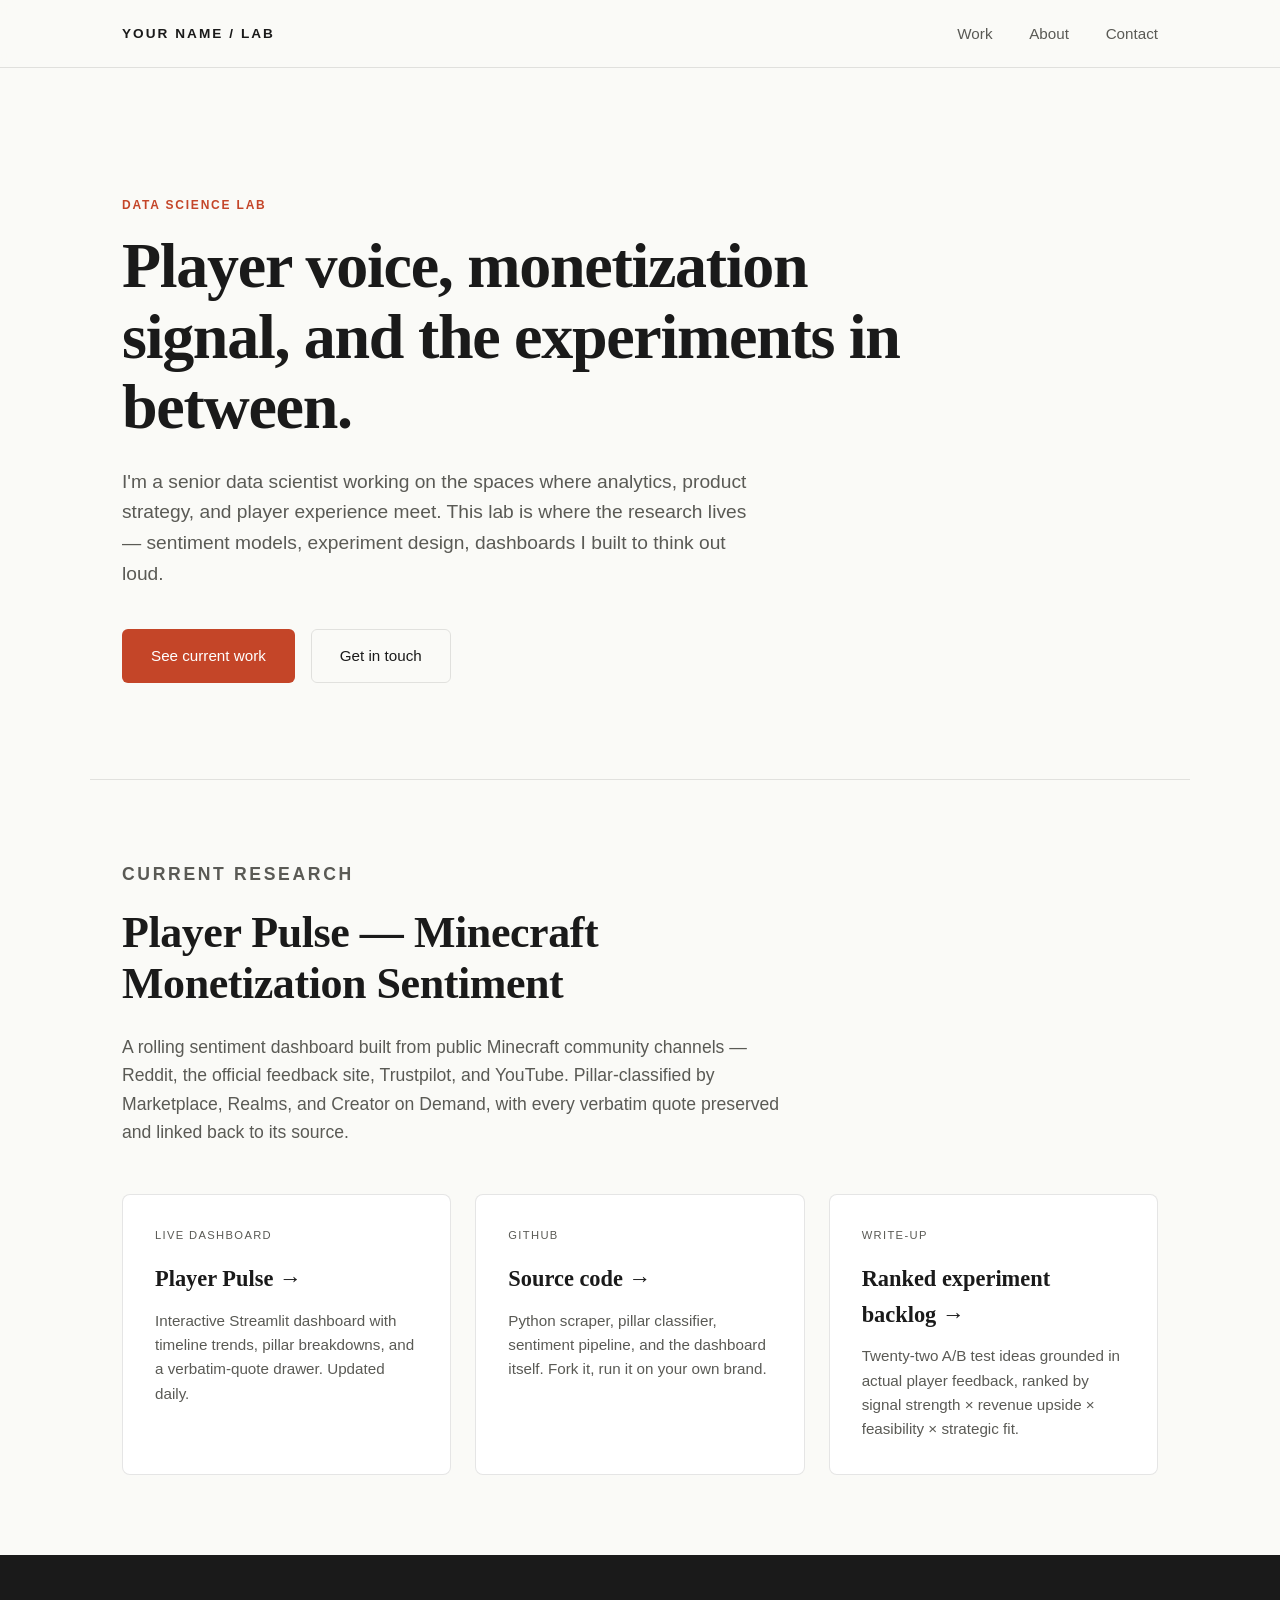
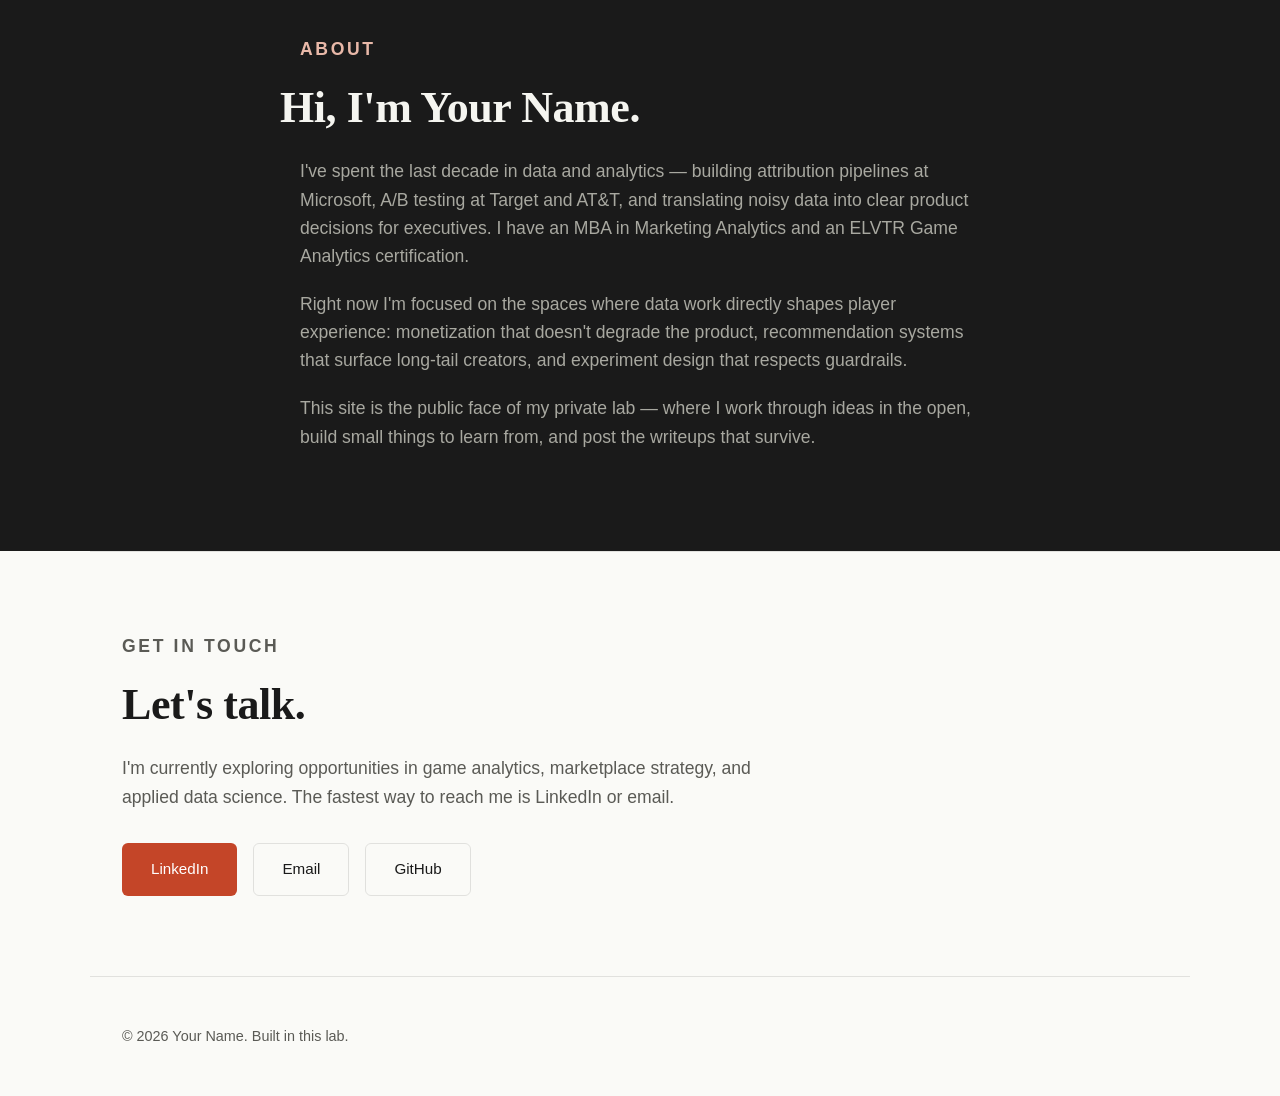
==== landing-page/index.html @ 71dd7bda "Initial commit: Minecraft Player Pulse sentiment dashboard" ====
<!DOCTYPE html>
<html lang="en">
<head>
    <meta charset="UTF-8">
    <meta name="viewport" content="width=device-width, initial-scale=1.0">
    <title>Your Name — Data Science Lab</title>
    <meta name="description" content="Data science research and rapid prototyping — game monetization, player experience, and applied analytics.">
    <meta property="og:title" content="Your Name — Data Science Lab">
    <meta property="og:description" content="Data science research and rapid prototyping — game monetization, player experience, and applied analytics.">
    <meta property="og:type" content="website">
    <link rel="stylesheet" href="style.css">
</head>
<body>
    <header>
        <nav>
            <div class="brand">YOUR NAME / LAB</div>
            <div class="nav-links">
                <a href="#work">Work</a>
                <a href="#about">About</a>
                <a href="#contact">Contact</a>
            </div>
        </nav>
    </header>

    <main>
        <section class="hero">
            <p class="eyebrow">Data Science Lab</p>
            <h1>Player voice, monetization signal, and the experiments in between.</h1>
            <p class="lede">
                I'm a senior data scientist working on the spaces where analytics, product strategy,
                and player experience meet. This lab is where the research lives — sentiment models,
                experiment design, dashboards I built to think out loud.
            </p>
            <div class="hero-cta">
                <a class="btn btn-primary" href="#work">See current work</a>
                <a class="btn btn-secondary" href="#contact">Get in touch</a>
            </div>
        </section>

        <section id="work" class="section">
            <p class="eyebrow">Current research</p>
            <h2>Player Pulse — Minecraft Monetization Sentiment</h2>
            <p>
                A rolling sentiment dashboard built from public Minecraft community channels —
                Reddit, the official feedback site, Trustpilot, and YouTube. Pillar-classified by
                Marketplace, Realms, and Creator on Demand, with every verbatim quote preserved
                and linked back to its source.
            </p>
            <div class="card-grid">
                <a class="card" href="#" target="_blank">
                    <div class="card-tag">Live dashboard</div>
                    <h3>Player Pulse →</h3>
                    <p>
                        Interactive Streamlit dashboard with timeline trends, pillar breakdowns,
                        and a verbatim-quote drawer. Updated daily.
                    </p>
                </a>
                <a class="card" href="#" target="_blank">
                    <div class="card-tag">GitHub</div>
                    <h3>Source code →</h3>
                    <p>
                        Python scraper, pillar classifier, sentiment pipeline, and the dashboard
                        itself. Fork it, run it on your own brand.
                    </p>
                </a>
                <a class="card" href="#" target="_blank">
                    <div class="card-tag">Write-up</div>
                    <h3>Ranked experiment backlog →</h3>
                    <p>
                        Twenty-two A/B test ideas grounded in actual player feedback, ranked by
                        signal strength × revenue upside × feasibility × strategic fit.
                    </p>
                </a>
            </div>
        </section>

        <section id="about" class="section section-dark">
            <p class="eyebrow">About</p>
            <h2>Hi, I'm Your Name.</h2>
            <p>
                I've spent the last decade in data and analytics — building attribution pipelines
                at Microsoft, A/B testing at Target and AT&T, and translating noisy data into
                clear product decisions for executives. I have an MBA in Marketing Analytics and
                an ELVTR Game Analytics certification.
            </p>
            <p>
                Right now I'm focused on the spaces where data work directly shapes player
                experience: monetization that doesn't degrade the product, recommendation systems
                that surface long-tail creators, and experiment design that respects guardrails.
            </p>
            <p>
                This site is the public face of my private lab — where I work through ideas in
                the open, build small things to learn from, and post the writeups that survive.
            </p>
        </section>

        <section id="contact" class="section">
            <p class="eyebrow">Get in touch</p>
            <h2>Let's talk.</h2>
            <p>
                I'm currently exploring opportunities in game analytics, marketplace strategy,
                and applied data science. The fastest way to reach me is LinkedIn or email.
            </p>
            <div class="contact-links">
                <a class="btn btn-primary" href="https://linkedin.com/in/yourhandle" target="_blank">LinkedIn</a>
                <a class="btn btn-secondary" href="mailto:you@yourdomain.com">Email</a>
                <a class="btn btn-secondary" href="https://github.com/yourhandle" target="_blank">GitHub</a>
            </div>
        </section>
    </main>

    <footer>
        <p>&copy; 2026 Your Name. Built in this lab.</p>
    </footer>
</body>
</html>
---- landing-page/style.css ----
/* ============================================
   Base — typography and color system
   ============================================ */

:root {
    --bg: #fafaf7;
    --bg-dark: #1a1a1a;
    --text: #1a1a1a;
    --text-muted: #5a5a55;
    --text-light: #f5f5f0;
    --text-light-muted: #a8a8a0;
    --accent: #c44528;
    --accent-soft: #e8b8a8;
    --border: rgba(0, 0, 0, 0.1);
    --border-dark: rgba(255, 255, 255, 0.1);
    --max-width: 1100px;
    --serif: 'Iowan Old Style', 'Palatino Linotype', Palatino, Georgia, serif;
    --sans: -apple-system, BlinkMacSystemFont, 'Segoe UI', 'Helvetica Neue', Arial, sans-serif;
}

* {
    box-sizing: border-box;
    margin: 0;
    padding: 0;
}

html {
    scroll-behavior: smooth;
}

body {
    font-family: var(--sans);
    background: var(--bg);
    color: var(--text);
    line-height: 1.6;
    font-size: 17px;
    -webkit-font-smoothing: antialiased;
    -moz-osx-font-smoothing: grayscale;
}

/* ============================================
   Header / nav
   ============================================ */

header {
    border-bottom: 1px solid var(--border);
    background: var(--bg);
    position: sticky;
    top: 0;
    z-index: 10;
    backdrop-filter: blur(8px);
    background: rgba(250, 250, 247, 0.9);
}

nav {
    max-width: var(--max-width);
    margin: 0 auto;
    padding: 1.25rem 2rem;
    display: flex;
    justify-content: space-between;
    align-items: center;
}

.brand {
    font-family: var(--sans);
    font-weight: 600;
    font-size: 0.85rem;
    letter-spacing: 0.15em;
}

.nav-links a {
    margin-left: 2rem;
    color: var(--text-muted);
    text-decoration: none;
    font-size: 0.95rem;
    transition: color 0.2s;
}

.nav-links a:hover {
    color: var(--accent);
}

/* ============================================
   Hero
   ============================================ */

.hero {
    max-width: var(--max-width);
    margin: 0 auto;
    padding: 8rem 2rem 6rem;
}

.hero h1 {
    font-family: var(--serif);
    font-size: clamp(2.5rem, 5vw, 4rem);
    line-height: 1.1;
    letter-spacing: -0.02em;
    margin-bottom: 1.5rem;
    max-width: 800px;
}

.hero .lede {
    font-size: 1.2rem;
    color: var(--text-muted);
    max-width: 640px;
    margin-bottom: 2.5rem;
}

.hero-cta {
    display: flex;
    gap: 1rem;
    flex-wrap: wrap;
}

/* ============================================
   Eyebrow label
   ============================================ */

.eyebrow {
    font-size: 0.75rem;
    text-transform: uppercase;
    letter-spacing: 0.15em;
    color: var(--accent);
    font-weight: 600;
    margin-bottom: 1rem;
}

/* ============================================
   Buttons
   ============================================ */

.btn {
    display: inline-block;
    padding: 0.85rem 1.75rem;
    border-radius: 6px;
    text-decoration: none;
    font-weight: 500;
    font-size: 0.95rem;
    transition: transform 0.15s, box-shadow 0.15s;
    border: 1px solid transparent;
}

.btn-primary {
    background: var(--accent);
    color: white;
}

.btn-primary:hover {
    transform: translateY(-1px);
    box-shadow: 0 4px 12px rgba(196, 69, 40, 0.25);
}

.btn-secondary {
    background: transparent;
    color: var(--text);
    border-color: var(--border);
}

.btn-secondary:hover {
    border-color: var(--text);
    transform: translateY(-1px);
}

/* ============================================
   Section blocks
   ============================================ */

.section {
    max-width: var(--max-width);
    margin: 0 auto;
    padding: 5rem 2rem;
    border-top: 1px solid var(--border);
}

.section h2 {
    font-family: var(--serif);
    font-size: clamp(2rem, 3.5vw, 2.75rem);
    line-height: 1.15;
    letter-spacing: -0.01em;
    margin-bottom: 1.5rem;
    max-width: 720px;
}

.section p {
    color: var(--text-muted);
    font-size: 1.1rem;
    max-width: 680px;
    margin-bottom: 1.25rem;
}

.section-dark {
    background: var(--bg-dark);
    color: var(--text-light);
    max-width: none;
    border-top: none;
    padding: 5rem 2rem;
}

.section-dark .section-inner,
.section-dark > * {
    max-width: var(--max-width);
    margin-left: auto;
    margin-right: auto;
}

.section-dark p {
    color: var(--text-light-muted);
}

.section-dark .eyebrow {
    color: var(--accent-soft);
}

/* ============================================
   Card grid
   ============================================ */

.card-grid {
    display: grid;
    grid-template-columns: repeat(auto-fit, minmax(280px, 1fr));
    gap: 1.5rem;
    margin-top: 3rem;
}

.card {
    display: block;
    padding: 2rem;
    background: white;
    border: 1px solid var(--border);
    border-radius: 8px;
    text-decoration: none;
    color: var(--text);
    transition: transform 0.2s, box-shadow 0.2s, border-color 0.2s;
}

.card:hover {
    transform: translateY(-3px);
    box-shadow: 0 12px 28px rgba(0, 0, 0, 0.08);
    border-color: var(--accent);
}

.card-tag {
    font-size: 0.7rem;
    text-transform: uppercase;
    letter-spacing: 0.12em;
    color: var(--text-muted);
    margin-bottom: 1rem;
}

.card h3 {
    font-family: var(--serif);
    font-size: 1.4rem;
    margin-bottom: 0.75rem;
    color: var(--text);
}

.card p {
    font-size: 0.95rem;
    color: var(--text-muted);
    margin: 0;
}

/* ============================================
   Contact
   ============================================ */

.contact-links {
    display: flex;
    gap: 1rem;
    flex-wrap: wrap;
    margin-top: 2rem;
}

/* ============================================
   Footer
   ============================================ */

footer {
    max-width: var(--max-width);
    margin: 0 auto;
    padding: 3rem 2rem;
    border-top: 1px solid var(--border);
    color: var(--text-muted);
    font-size: 0.9rem;
}

/* ============================================
   Responsive
   ============================================ */

@media (max-width: 640px) {
    .nav-links a {
        margin-left: 1rem;
        font-size: 0.85rem;
    }
    .hero {
        padding: 4rem 1.5rem 3rem;
    }
    .section {
        padding: 3rem 1.5rem;
    }
}
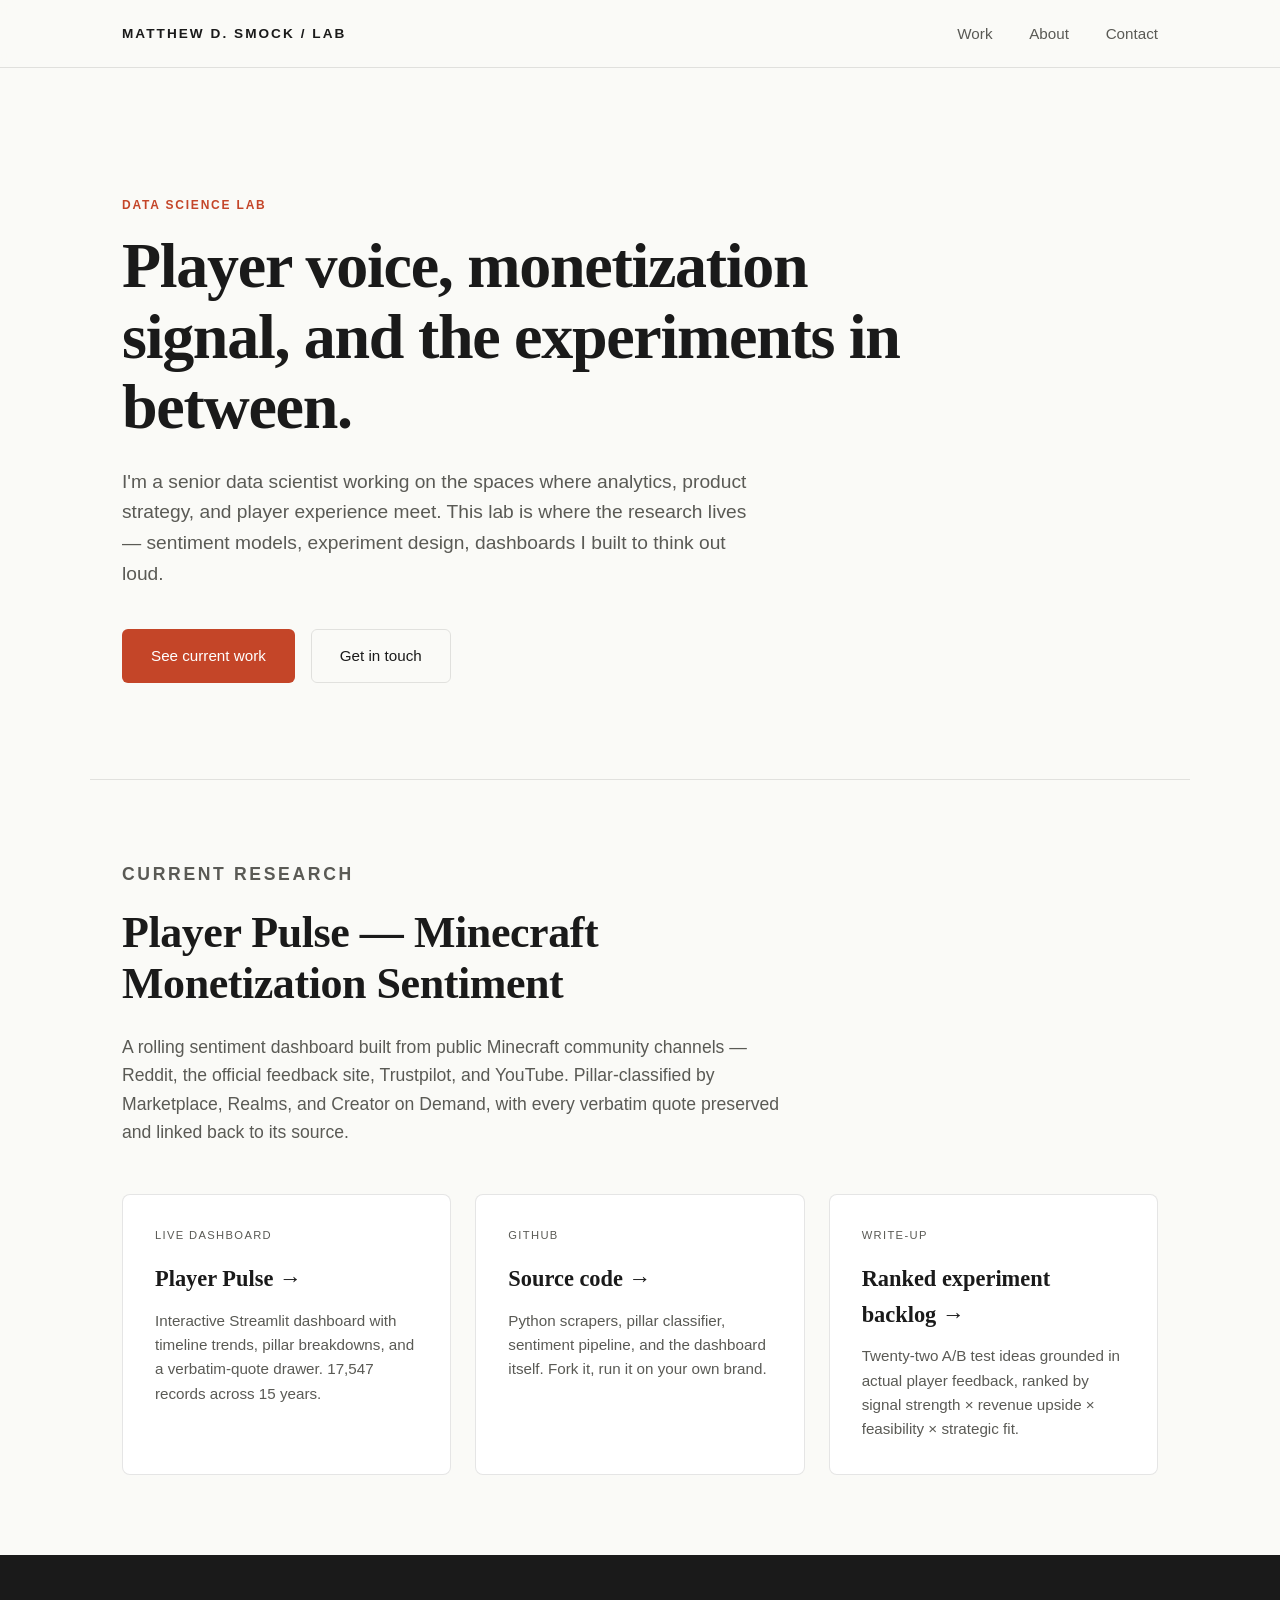
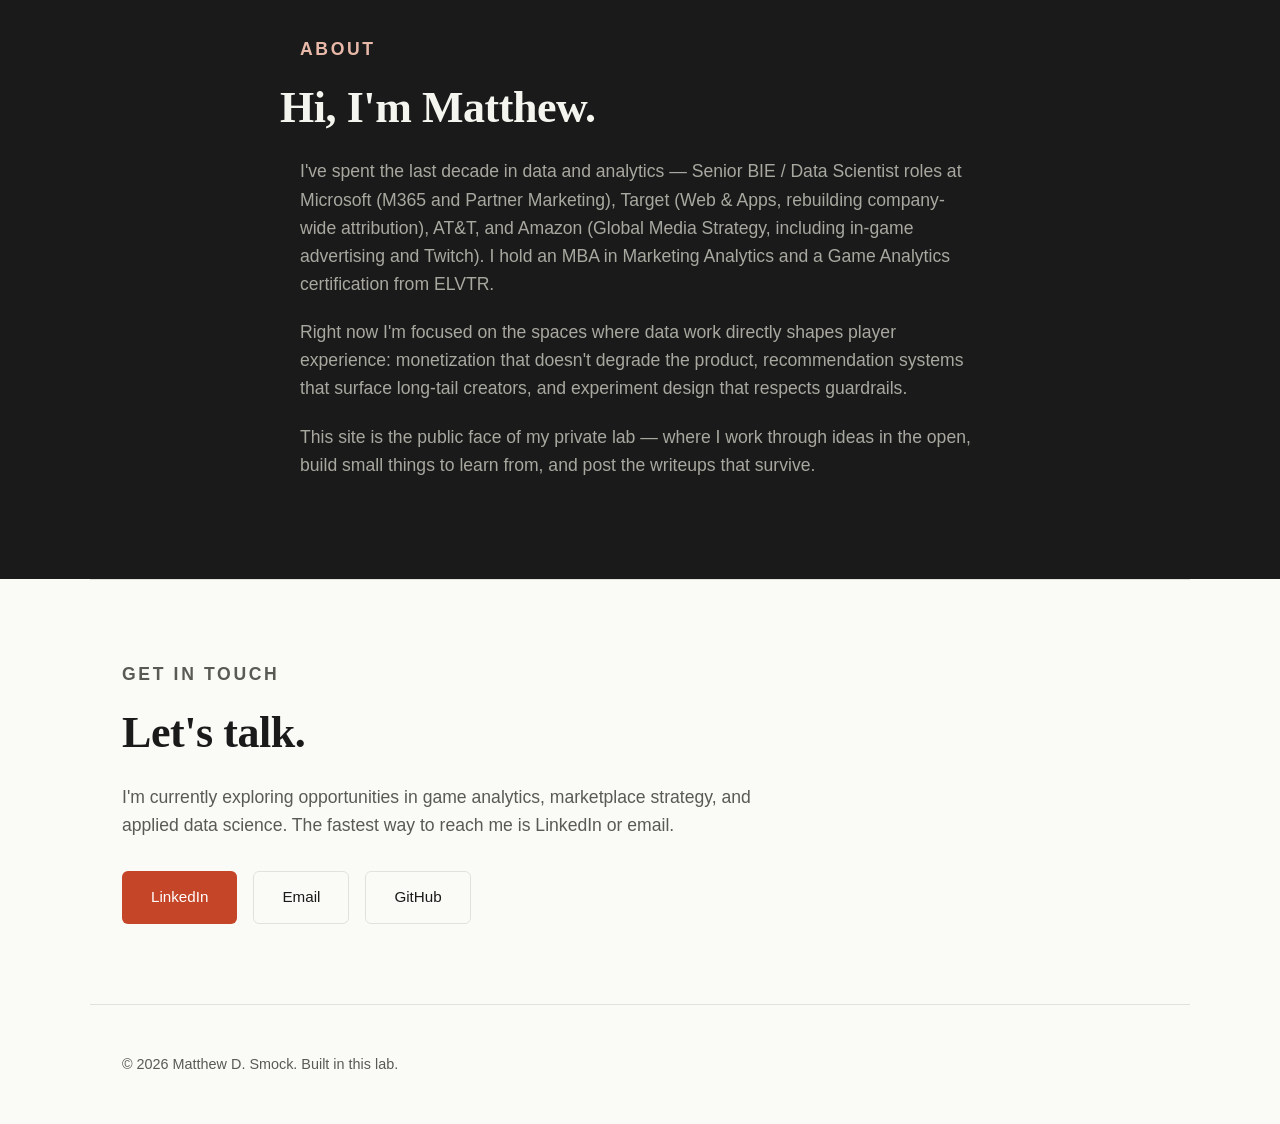
==== commit 0d0c9a24: "Personalize landing page: Matthew D. Smock, real bio, working links" ====
--- a/landing-page/index.html
+++ b/landing-page/index.html
@@ -3,17 +3,17 @@
 <head>
     <meta charset="UTF-8">
     <meta name="viewport" content="width=device-width, initial-scale=1.0">
-    <title>Your Name — Data Science Lab</title>
-    <meta name="description" content="Data science research and rapid prototyping — game monetization, player experience, and applied analytics.">
-    <meta property="og:title" content="Your Name — Data Science Lab">
-    <meta property="og:description" content="Data science research and rapid prototyping — game monetization, player experience, and applied analytics.">
+    <title>Matthew D. Smock — Data Science Lab</title>
+    <meta name="description" content="Senior data scientist working on game monetization, player experience, and applied analytics. Public lab for sentiment models, experiment design, and the writeups that survive.">
+    <meta property="og:title" content="Matthew D. Smock — Data Science Lab">
+    <meta property="og:description" content="Senior data scientist working on game monetization, player experience, and applied analytics.">
     <meta property="og:type" content="website">
     <link rel="stylesheet" href="style.css">
 </head>
 <body>
     <header>
         <nav>
-            <div class="brand">YOUR NAME / LAB</div>
+            <div class="brand">MATTHEW D. SMOCK / LAB</div>
             <div class="nav-links">
                 <a href="#work">Work</a>
                 <a href="#about">About</a>
@@ -47,23 +47,23 @@
                 and linked back to its source.
             </p>
             <div class="card-grid">
-                <a class="card" href="#" target="_blank">
+                <a class="card" href="https://minecraft-player-pulse.streamlit.app" target="_blank">
                     <div class="card-tag">Live dashboard</div>
                     <h3>Player Pulse →</h3>
                     <p>
                         Interactive Streamlit dashboard with timeline trends, pillar breakdowns,
-                        and a verbatim-quote drawer. Updated daily.
+                        and a verbatim-quote drawer. 17,547 records across 15 years.
                     </p>
                 </a>
-                <a class="card" href="#" target="_blank">
+                <a class="card" href="https://github.com/MatthewDSmock/minecraft-player-pulse" target="_blank">
                     <div class="card-tag">GitHub</div>
                     <h3>Source code →</h3>
                     <p>
-                        Python scraper, pillar classifier, sentiment pipeline, and the dashboard
+                        Python scrapers, pillar classifier, sentiment pipeline, and the dashboard
                         itself. Fork it, run it on your own brand.
                     </p>
                 </a>
-                <a class="card" href="#" target="_blank">
+                <a class="card" href="https://github.com/MatthewDSmock/minecraft-player-pulse" target="_blank">
                     <div class="card-tag">Write-up</div>
                     <h3>Ranked experiment backlog →</h3>
                     <p>
@@ -76,12 +76,13 @@
 
         <section id="about" class="section section-dark">
             <p class="eyebrow">About</p>
-            <h2>Hi, I'm Your Name.</h2>
+            <h2>Hi, I'm Matthew.</h2>
             <p>
-                I've spent the last decade in data and analytics — building attribution pipelines
-                at Microsoft, A/B testing at Target and AT&T, and translating noisy data into
-                clear product decisions for executives. I have an MBA in Marketing Analytics and
-                an ELVTR Game Analytics certification.
+                I've spent the last decade in data and analytics — Senior BIE / Data Scientist
+                roles at Microsoft (M365 and Partner Marketing), Target (Web &amp; Apps,
+                rebuilding company-wide attribution), AT&amp;T, and Amazon (Global Media
+                Strategy, including in-game advertising and Twitch). I hold an MBA in Marketing
+                Analytics and a Game Analytics certification from ELVTR.
             </p>
             <p>
                 Right now I'm focused on the spaces where data work directly shapes player
@@ -102,15 +103,15 @@
                 and applied data science. The fastest way to reach me is LinkedIn or email.
             </p>
             <div class="contact-links">
-                <a class="btn btn-primary" href="https://linkedin.com/in/yourhandle" target="_blank">LinkedIn</a>
-                <a class="btn btn-secondary" href="mailto:you@yourdomain.com">Email</a>
-                <a class="btn btn-secondary" href="https://github.com/yourhandle" target="_blank">GitHub</a>
+                <a class="btn btn-primary" href="https://www.linkedin.com/in/matthewdsmock/" target="_blank">LinkedIn</a>
+                <a class="btn btn-secondary" href="mailto:matthewdsmock@gmail.com">Email</a>
+                <a class="btn btn-secondary" href="https://github.com/MatthewDSmock" target="_blank">GitHub</a>
             </div>
         </section>
     </main>
 
     <footer>
-        <p>&copy; 2026 Your Name. Built in this lab.</p>
+        <p>&copy; 2026 Matthew D. Smock. Built in this lab.</p>
     </footer>
 </body>
 </html>
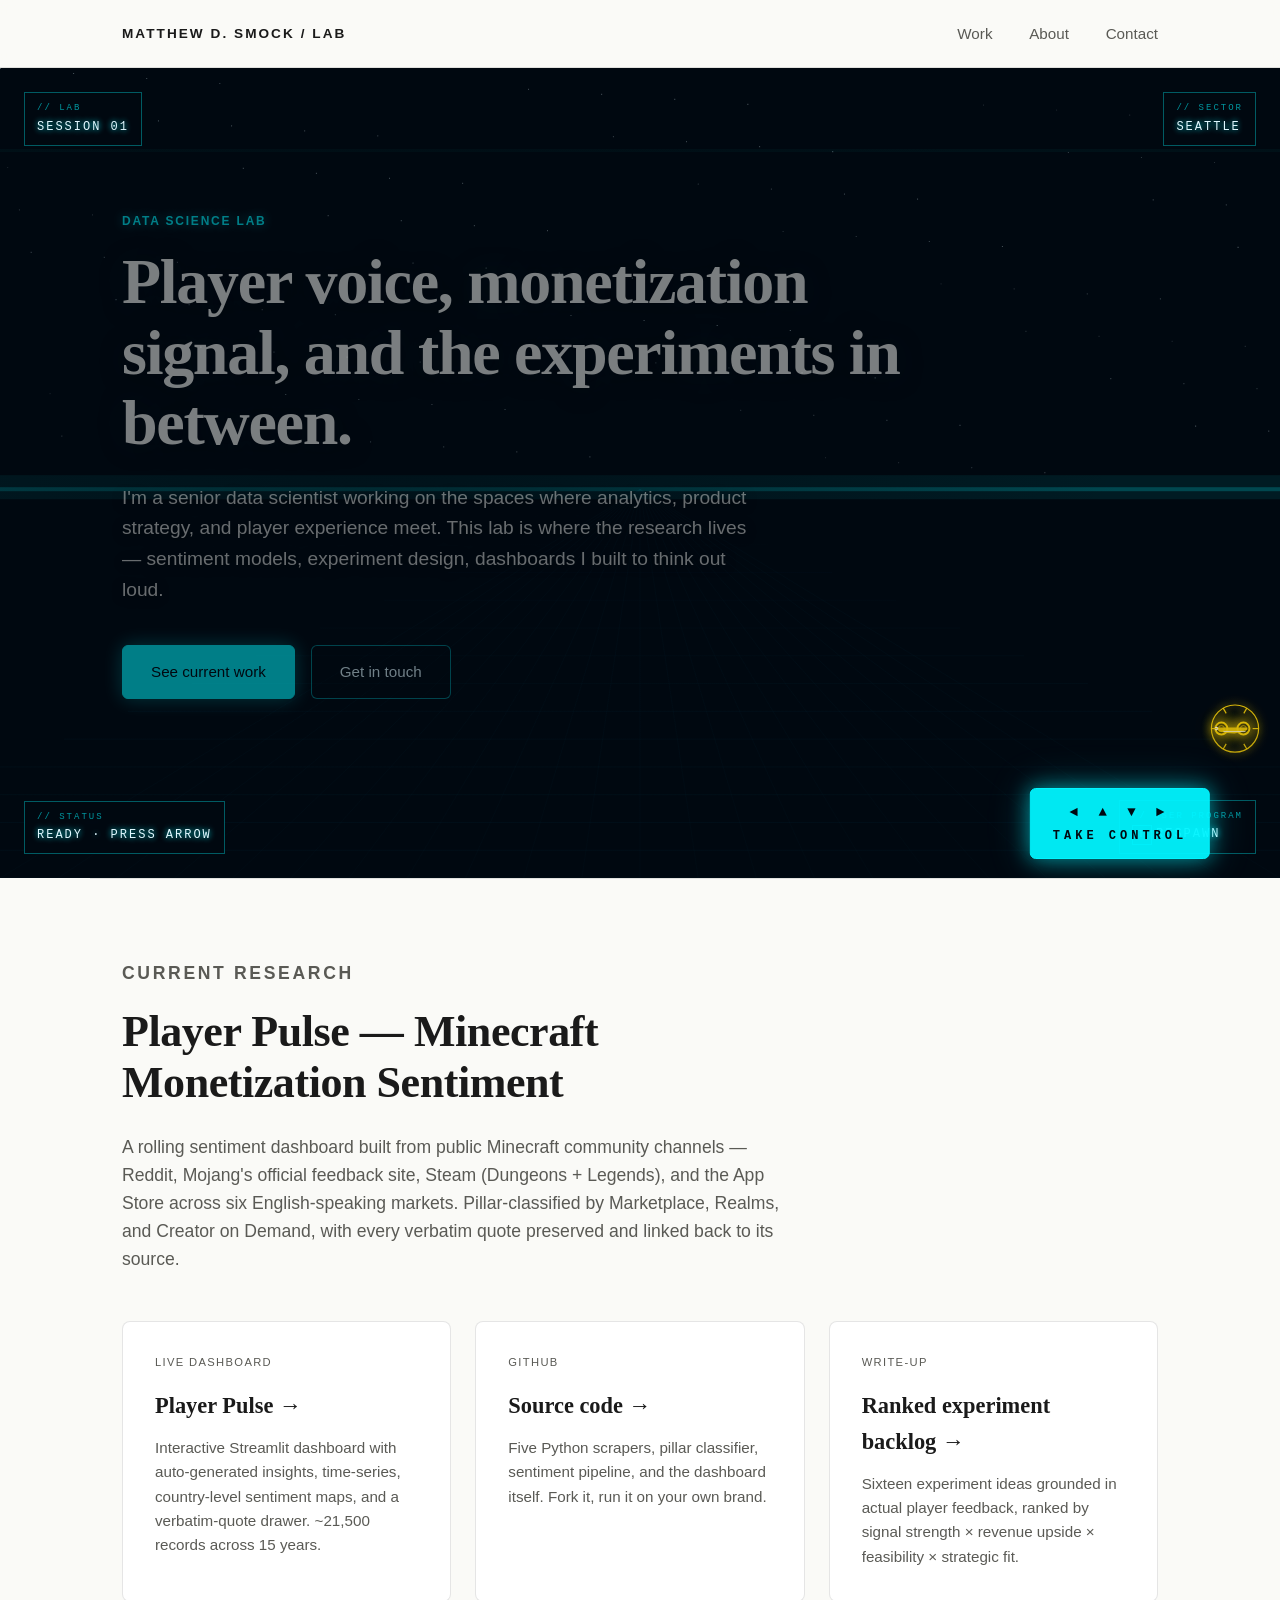
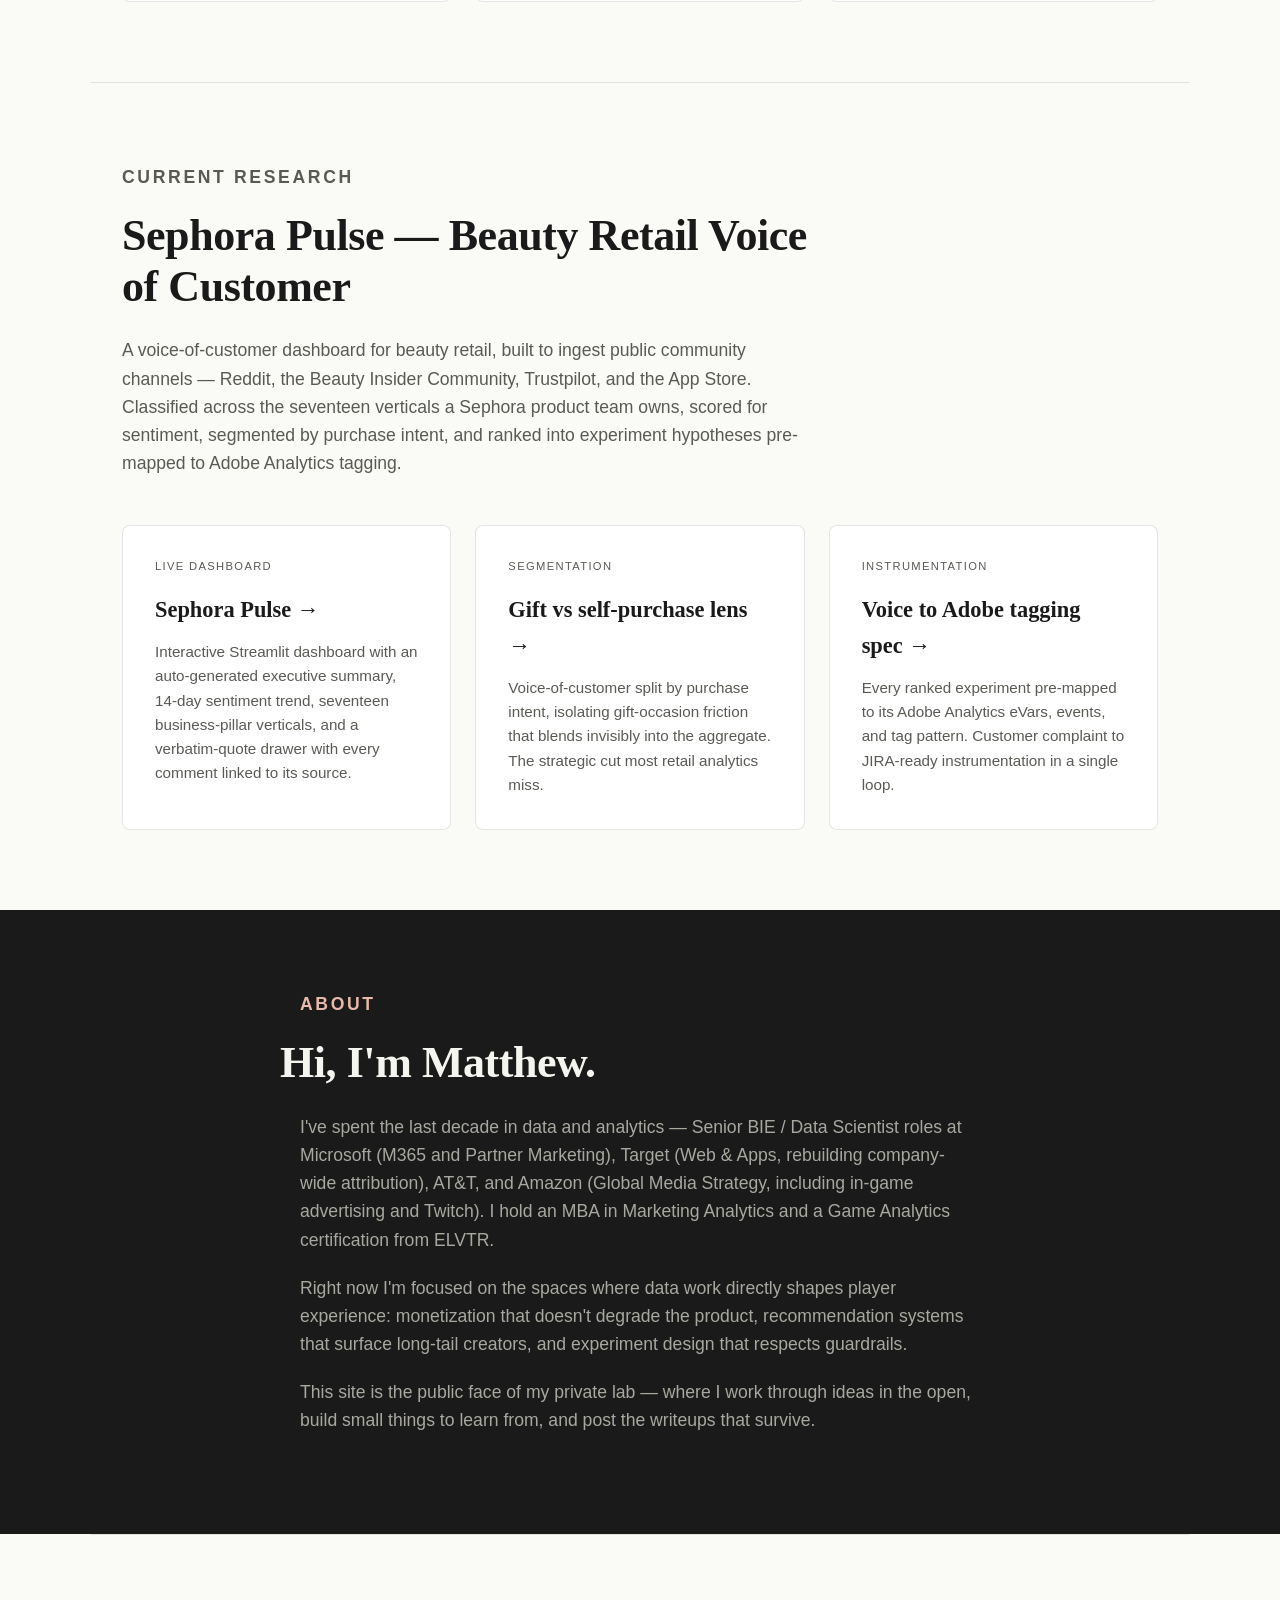
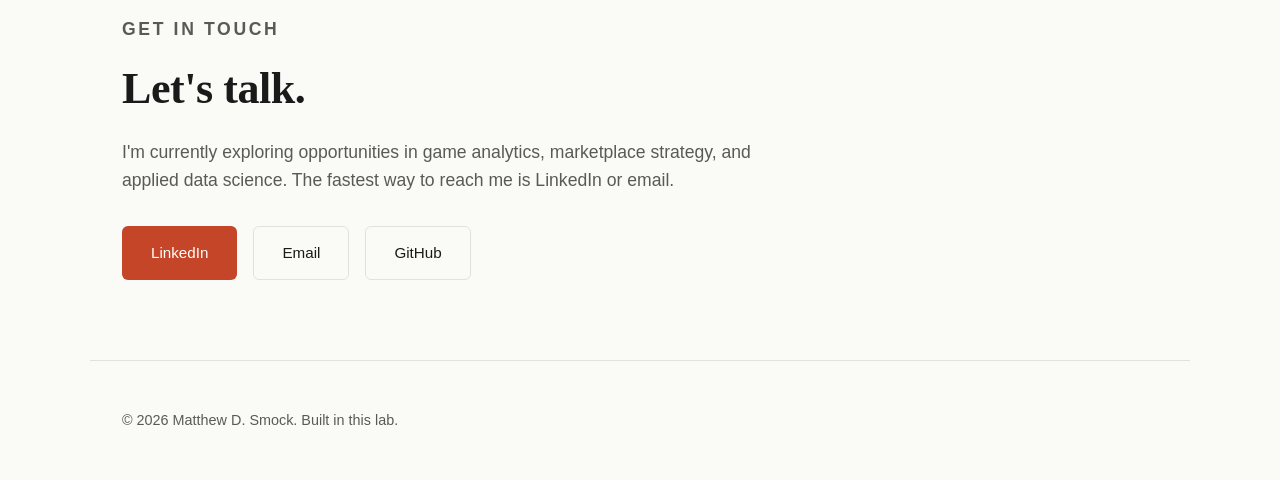
==== commit e1a1fef1: "Update index.html Add Sephora Pulse to the lab" ====
--- a/landing-page/index.html
+++ b/landing-page/index.html
@@ -9,6 +9,96 @@
     <meta property="og:description" content="Senior data scientist working on game monetization, player experience, and applied analytics.">
     <meta property="og:type" content="website">
     <link rel="stylesheet" href="style.css">
+    <style>
+        /* Inline control hint that appears below the User bike spawn position.
+           Styled to match the "See current work" primary CTA — glowing cyan,
+           same shadow and hover behavior, so it reads as a sibling element. */
+        .control-hint-inline {
+            position: absolute;
+            z-index: 4;
+            transform: translateX(-50%);
+            padding: 12px 22px;
+            background: rgba(0, 245, 255, 0.95);
+            color: #000810;
+            font-family: 'Courier New', monospace;
+            font-size: 12px;
+            letter-spacing: 4px;
+            text-transform: uppercase;
+            border-radius: 6px;
+            border: 1px solid #00f5ff;
+            box-shadow: 0 0 20px rgba(0, 245, 255, 0.5), 0 0 40px rgba(0, 245, 255, 0.25);
+            pointer-events: none;
+            opacity: 0;
+            transition: opacity 0.4s ease;
+            white-space: nowrap;
+            text-align: center;
+            font-weight: 600;
+        }
+        .control-hint-inline.visible {
+            opacity: 1;
+            animation: control-hint-pulse 2.2s ease-in-out infinite;
+        }
+        .control-hint-inline .arrow-row {
+            font-size: 14px;
+            letter-spacing: 6px;
+            display: block;
+            margin-bottom: 3px;
+        }
+        @keyframes control-hint-pulse {
+            0%, 100% { box-shadow: 0 0 20px rgba(0, 245, 255, 0.5), 0 0 40px rgba(0, 245, 255, 0.25); }
+            50%      { box-shadow: 0 0 28px rgba(0, 245, 255, 0.7), 0 0 56px rgba(0, 245, 255, 0.4); }
+        }
+
+        /* HUD "TAKE CONTROL" button (bottom-right, when control mode is off) */
+        .hud-block.hud-control-hint {
+            position: absolute;
+            bottom: 24px;
+            right: 24px;
+            cursor: pointer;
+            pointer-events: auto;
+            user-select: none;
+            transition: background 0.2s, border-color 0.2s;
+        }
+        .hud-block.hud-control-hint:hover {
+            background: rgba(0, 245, 255, 0.15) !important;
+            border-color: #00f5ff !important;
+        }
+        .hud-block.hud-control-hint .keycap {
+            display: inline-block;
+            border: 1px solid rgba(0, 245, 255, 0.5);
+            padding: 1px 5px;
+            margin-right: 4px;
+            font-size: 10px;
+        }
+        body.control-mode .hero-content {
+            opacity: 0.5;
+            transition: opacity 0.4s ease;
+        }
+        .control-overlay {
+            position: absolute;
+            top: 50%;
+            left: 50%;
+            transform: translate(-50%, -50%);
+            text-align: center;
+            color: #00f5ff;
+            font-family: 'Courier New', monospace;
+            font-size: 12px;
+            letter-spacing: 4px;
+            text-transform: uppercase;
+            text-shadow: 0 0 10px #00f5ff;
+            opacity: 0;
+            pointer-events: none;
+            transition: opacity 0.4s ease;
+            z-index: 4;
+        }
+        .control-overlay.visible { opacity: 1; }
+        .control-overlay .small {
+            font-size: 9px;
+            letter-spacing: 2px;
+            opacity: 0.7;
+            margin-top: 8px;
+        }
+    </style>
 </head>
 <body>
     <header>
@@ -23,17 +113,46 @@
     </header>
 
     <main>
-        <section class="hero">
-            <p class="eyebrow">Data Science Lab</p>
-            <h1>Player voice, monetization signal, and the experiments in between.</h1>
-            <p class="lede">
-                I'm a senior data scientist working on the spaces where analytics, product strategy,
-                and player experience meet. This lab is where the research lives — sentiment models,
-                experiment design, dashboards I built to think out loud.
-            </p>
-            <div class="hero-cta">
-                <a class="btn btn-primary" href="#work">See current work</a>
-                <a class="btn btn-secondary" href="#contact">Get in touch</a>
+        <section class="hero hero-tron">
+            <canvas id="tron-canvas" aria-hidden="true"></canvas>
+            <div class="hero-tron-hud" aria-hidden="true">
+                <div class="hud-block hud-top-left">
+                    <div class="hud-label">// LAB</div>
+                    <div class="hud-value">SESSION 01</div>
+                </div>
+                <div class="hud-block hud-top-right">
+                    <div class="hud-label">// SECTOR</div>
+                    <div class="hud-value">SEATTLE</div>
+                </div>
+                <div class="hud-block hud-bottom-left">
+                    <div class="hud-label">// STATUS</div>
+                    <div class="hud-value" id="hud-status">LAB OPEN</div>
+                </div>
+                <div class="hud-block hud-control-hint" id="control-toggle" aria-label="Reset user program">
+                    <div class="hud-label">// USER PROGRAM</div>
+                    <div class="hud-value"><span class="keycap">T</span>RESPAWN</div>
+                </div>
+            </div>
+            <div class="control-overlay" id="control-overlay">
+                USER ON GRID
+                <div class="small">◄ ▲ ► steer · ESC exit</div>
+            </div>
+            <div class="control-hint-inline" id="control-hint-inline">
+                <span class="arrow-row">◄ ▲ ▼ ►</span>
+                Take Control
+            </div>
+            <div class="hero-content">
+                <p class="eyebrow">Data Science Lab</p>
+                <h1>Player voice, monetization signal, and the experiments in between.</h1>
+                <p class="lede">
+                    I'm a senior data scientist working on the spaces where analytics, product strategy,
+                    and player experience meet. This lab is where the research lives — sentiment models,
+                    experiment design, dashboards I built to think out loud.
+                </p>
+                <div class="hero-cta">
+                    <a class="btn btn-primary" href="#work">See current work</a>
+                    <a class="btn btn-secondary" href="#contact">Get in touch</a>
+                </div>
             </div>
         </section>
 
@@ -42,24 +161,26 @@
             <h2>Player Pulse — Minecraft Monetization Sentiment</h2>
             <p>
                 A rolling sentiment dashboard built from public Minecraft community channels —
-                Reddit, the official feedback site, Trustpilot, and YouTube. Pillar-classified by
-                Marketplace, Realms, and Creator on Demand, with every verbatim quote preserved
-                and linked back to its source.
+                Reddit, Mojang's official feedback site, Steam (Dungeons + Legends), and the
+                App Store across six English-speaking markets. Pillar-classified by Marketplace,
+                Realms, and Creator on Demand, with every verbatim quote preserved and linked
+                back to its source.
             </p>
             <div class="card-grid">
-                <a class="card" href="https://minecraft-player-pulse.streamlit.app" target="_blank">
+                <a class="card" href="intro-formation.html">
                     <div class="card-tag">Live dashboard</div>
                     <h3>Player Pulse →</h3>
                     <p>
-                        Interactive Streamlit dashboard with timeline trends, pillar breakdowns,
-                        and a verbatim-quote drawer. 17,547 records across 15 years.
+                        Interactive Streamlit dashboard with auto-generated insights, time-series,
+                        country-level sentiment maps, and a verbatim-quote drawer. ~21,500 records
+                        across 15 years.
                     </p>
                 </a>
                 <a class="card" href="https://github.com/MatthewDSmock/minecraft-player-pulse" target="_blank">
                     <div class="card-tag">GitHub</div>
                     <h3>Source code →</h3>
                     <p>
-                        Python scrapers, pillar classifier, sentiment pipeline, and the dashboard
+                        Five Python scrapers, pillar classifier, sentiment pipeline, and the dashboard
                         itself. Fork it, run it on your own brand.
                     </p>
                 </a>
@@ -67,8 +188,49 @@
                     <div class="card-tag">Write-up</div>
                     <h3>Ranked experiment backlog →</h3>
                     <p>
-                        Twenty-two A/B test ideas grounded in actual player feedback, ranked by
+                        Sixteen experiment ideas grounded in actual player feedback, ranked by
                         signal strength × revenue upside × feasibility × strategic fit.
+                    </p>
+                </a>
+            </div>
+        </section>
+
+        <section class="section">
+            <p class="eyebrow">Current research</p>
+            <h2>Sephora Pulse — Beauty Retail Voice of Customer</h2>
+            <p>
+                A voice-of-customer dashboard for beauty retail, built to ingest public
+                community channels — Reddit, the Beauty Insider Community, Trustpilot, and
+                the App Store. Classified across the seventeen verticals a Sephora product
+                team owns, scored for sentiment, segmented by purchase intent, and ranked
+                into experiment hypotheses pre-mapped to Adobe Analytics tagging.
+            </p>
+            <div class="card-grid">
+                <a class="card" href="https://sephora-pulse.streamlit.app" target="_blank">
+                    <div class="card-tag">Live dashboard</div>
+                    <h3>Sephora Pulse →</h3>
+                    <p>
+                        Interactive Streamlit dashboard with an auto-generated executive
+                        summary, 14-day sentiment trend, seventeen business-pillar verticals,
+                        and a verbatim-quote drawer with every comment linked to its source.
+                    </p>
+                </a>
+                <a class="card" href="https://sephora-pulse.streamlit.app" target="_blank">
+                    <div class="card-tag">Segmentation</div>
+                    <h3>Gift vs self-purchase lens →</h3>
+                    <p>
+                        Voice-of-customer split by purchase intent, isolating gift-occasion
+                        friction that blends invisibly into the aggregate. The strategic cut
+                        most retail analytics miss.
+                    </p>
+                </a>
+                <a class="card" href="https://sephora-pulse.streamlit.app" target="_blank">
+                    <div class="card-tag">Instrumentation</div>
+                    <h3>Voice to Adobe tagging spec →</h3>
+                    <p>
+                        Every ranked experiment pre-mapped to its Adobe Analytics eVars,
+                        events, and tag pattern. Customer complaint to JIRA-ready
+                        instrumentation in a single loop.
                     </p>
                 </a>
             </div>
@@ -113,5 +275,699 @@
     <footer>
         <p>&copy; 2026 Matthew D. Smock. Built in this lab.</p>
     </footer>
+
+    <script>
+    // ─── Tron Light Cycle Background ────────────────────────────────────────
+    // Modern Tron: Legacy aesthetic. Canon color hierarchy:
+    //   Cyan/Blue   — Users / loyal programs (player-controlled)
+    //   Orange/Red  — Corrupted / antagonist programs
+    //   Yellow      — Administrative programs (Clu-aligned mid-tier)
+    //   Gold        — Top-tier authority (rare, dangerous)
+    //   White       — ISOs / digitized purity (rare)
+    //
+    // Walls persist until the cycle dies — true Tron mechanic.
+    // Press T to take control of a cyan User cycle. ESC exits.
+    (function() {
+        const canvas = document.getElementById('tron-canvas');
+        if (!canvas) return;
+        const ctx = canvas.getContext('2d');
+
+        let W = 0, H = 0;
+        function resize() {
+            const rect = canvas.parentElement.getBoundingClientRect();
+            W = rect.width;
+            H = rect.height;
+            canvas.width = W;
+            canvas.height = H;
+        }
+        resize();
+        window.addEventListener('resize', resize);
+
+        const COLOR = {
+            USER:     '#00f5ff',
+            RED:      '#ff1a1a',  // pure red — distinct from orange
+            ORANGE:   '#ff7a00',  // pure orange — Clu-aligned antagonist
+            ADMIN:    '#ffd60a',  // yellow — administrative
+            GOLD:     '#ffb800',  // gold — top authority (rare)
+            ISO:      '#ffffff',  // white — ISO (rare)
+        };
+        const SPAWN_POOL = [
+            COLOR.RED,    COLOR.RED,    COLOR.RED,
+            COLOR.ORANGE, COLOR.ORANGE,
+            COLOR.ADMIN,  COLOR.ADMIN,
+            COLOR.GOLD,
+            COLOR.ISO,
+        ];
+        const BG = '#000810';
+        const GRID = 'rgba(0, 51, 68, 0.6)';
+        const WHITE_GLOW = '#ffffff';
+
+        function playfield() {
+            return {
+                top: 20,           // just below the nav bar margin — full hero playable
+                bottom: H - 20,
+                left: 40,
+                right: W - 40,
+            };
+        }
+
+        let t = 0;
+
+        function drawGrid() {
+            ctx.strokeStyle = GRID;
+            ctx.lineWidth = 0.6;
+            const horizon = H * 0.52;
+            const rows = 14, cols = 22;
+            const vp = { x: W / 2, y: H * 0.62 };
+            for (let i = 0; i <= rows; i++) {
+                const y = horizon + (H - horizon) * (i / rows);
+                const fade = i / rows;
+                ctx.globalAlpha = fade * 0.7 + 0.05;
+                ctx.beginPath();
+                const xl = vp.x - vp.x * fade * 1.4;
+                const xr = vp.x + (W - vp.x) * fade * 1.4;
+                ctx.moveTo(xl, y); ctx.lineTo(xr, y);
+                ctx.stroke();
+            }
+            for (let j = -cols / 2; j <= cols / 2; j++) {
+                ctx.globalAlpha = 0.35;
+                ctx.beginPath();
+                const xBot = W / 2 + j * (W / cols);
+                ctx.moveTo(vp.x, horizon);
+                ctx.lineTo(xBot, H);
+                ctx.stroke();
+            }
+            ctx.globalAlpha = 1;
+        }
+
+        function drawHorizonGlow() {
+            const hy = H * 0.52;
+            ctx.globalAlpha = 0.20;
+            ctx.fillStyle = COLOR.USER;
+            ctx.fillRect(0, hy - 2, W, 4);
+            ctx.globalAlpha = 0.08;
+            ctx.fillRect(0, hy - 14, W, 24);
+            ctx.globalAlpha = 1;
+        }
+
+        function drawStars() {
+            for (let i = 0; i < 100; i++) {
+                const sx = (i * 137.508 * 3) % W;
+                const sy = (i * 97.3 * 2) % (H * 0.5);
+                const br = 0.3 + 0.7 * Math.abs(Math.sin(t * 0.02 + i));
+                ctx.globalAlpha = br * 0.5;
+                ctx.fillStyle = '#e0f8ff';
+                ctx.fillRect(sx, sy, 1, 1);
+            }
+            ctx.globalAlpha = 1;
+        }
+
+        function drawScanline() {
+            const sy = (t * 1.5) % H;
+            ctx.globalAlpha = 0.04;
+            ctx.fillStyle = COLOR.USER;
+            ctx.fillRect(0, sy, W, 3);
+            ctx.globalAlpha = 1;
+        }
+
+        // Legacy-style light cycle
+        function drawCycle(x, y, dir, color, scale = 1) {
+            ctx.save();
+            ctx.translate(x, y);
+            ctx.rotate(dir);
+            const s = scale;
+            ctx.shadowColor = color;
+            ctx.shadowBlur = 14;
+
+            // Two large hubless wheels — drawn as outline rings with dark fill
+            ctx.fillStyle = '#000810';
+            ctx.strokeStyle = color;
+            ctx.lineWidth = 2 * s;
+            ctx.beginPath();
+            ctx.arc(11 * s, 0, 6 * s, 0, Math.PI * 2);
+            ctx.fill();
+            ctx.stroke();
+            ctx.lineWidth = 1 * s;
+            ctx.globalAlpha = 0.6;
+            ctx.beginPath();
+            ctx.arc(11 * s, 0, 3 * s, 0, Math.PI * 2);
+            ctx.stroke();
+            ctx.globalAlpha = 1;
+            ctx.lineWidth = 2 * s;
+            ctx.beginPath();
+            ctx.arc(-11 * s, 0, 6 * s, 0, Math.PI * 2);
+            ctx.fill();
+            ctx.stroke();
+            ctx.lineWidth = 1 * s;
+            ctx.globalAlpha = 0.6;
+            ctx.beginPath();
+            ctx.arc(-11 * s, 0, 3 * s, 0, Math.PI * 2);
+            ctx.stroke();
+            ctx.globalAlpha = 1;
+
+            // Body — long low capsule, tapered nose, rider implied by hump
+            ctx.fillStyle = color;
+            ctx.globalAlpha = 0.9;
+            ctx.beginPath();
+            ctx.moveTo(15 * s, -1 * s);
+            ctx.lineTo(13 * s, -3 * s);
+            ctx.lineTo(5 * s, -4.5 * s);
+            ctx.lineTo(-2 * s, -5 * s);
+            ctx.lineTo(-9 * s, -3.5 * s);
+            ctx.lineTo(-15 * s, -1 * s);
+            ctx.lineTo(-15 * s, 1 * s);
+            ctx.lineTo(15 * s, 1 * s);
+            ctx.closePath();
+            ctx.fill();
+            ctx.globalAlpha = 1;
+
+            // Lightribbon stripe
+            ctx.fillStyle = WHITE_GLOW;
+            ctx.shadowBlur = 8;
+            ctx.globalAlpha = 0.85;
+            ctx.fillRect(-13 * s, -3.2 * s, 22 * s, 0.8 * s);
+            ctx.globalAlpha = 1;
+
+            // Headlight
+            ctx.fillStyle = WHITE_GLOW;
+            ctx.shadowBlur = 22;
+            ctx.beginPath();
+            ctx.arc(16 * s, 0, 1.8 * s, 0, Math.PI * 2);
+            ctx.fill();
+
+            ctx.restore();
+            ctx.shadowBlur = 0;
+        }
+
+        function distPointToSegment(px, py, ax, ay, bx, by) {
+            const dx = bx - ax;
+            const dy = by - ay;
+            const lenSq = dx * dx + dy * dy;
+            if (lenSq === 0) {
+                const ex = px - ax;
+                const ey = py - ay;
+                return Math.sqrt(ex * ex + ey * ey);
+            }
+            let tParam = ((px - ax) * dx + (py - ay) * dy) / lenSq;
+            tParam = Math.max(0, Math.min(1, tParam));
+            const cx = ax + tParam * dx;
+            const cy = ay + tParam * dy;
+            const ex = px - cx;
+            const ey = py - cy;
+            return Math.sqrt(ex * ex + ey * ey);
+        }
+
+        // ─── EXPLOSION with dense filled core ─────────────────────────────
+        class Explosion {
+            constructor(x, y, color) {
+                this.x = x;
+                this.y = y;
+                this.color = color;
+                this.age = 0;
+                this.maxAge = 32;
+                this.coreSize = 22;
+                this.arcs = [];
+                const arcCount = 8;
+                for (let i = 0; i < arcCount; i++) {
+                    const baseAngle = (i / arcCount) * Math.PI * 2 + Math.random() * 0.5;
+                    const points = [{ x: 0, y: 0 }];
+                    let r = 0;
+                    const segments = 5 + Math.floor(Math.random() * 3);
+                    for (let j = 0; j < segments; j++) {
+                        r += 10 + Math.random() * 7;
+                        const wobble = (Math.random() - 0.5) * 0.7;
+                        const a = baseAngle + wobble;
+                        points.push({ x: Math.cos(a) * r, y: Math.sin(a) * r });
+                    }
+                    this.arcs.push(points);
+                }
+                this.sparks = [];
+                for (let i = 0; i < 14; i++) {
+                    const a = Math.random() * Math.PI * 2;
+                    const v = 1.5 + Math.random() * 3;
+                    this.sparks.push({
+                        x: 0, y: 0,
+                        vx: Math.cos(a) * v,
+                        vy: Math.sin(a) * v - 0.5,
+                        life: 1.0,
+                    });
+                }
+            }
+            alive() { return this.age < this.maxAge; }
+            update() {
+                this.age++;
+                this.sparks.forEach(s => {
+                    s.x += s.vx;
+                    s.y += s.vy;
+                    s.vy += 0.15;
+                    s.vx *= 0.97;
+                    s.life = Math.max(0, 1 - this.age / this.maxAge);
+                });
+            }
+            draw() {
+                const p = this.age / this.maxAge;
+                ctx.save();
+                ctx.translate(this.x, this.y);
+
+                const coreLife = Math.max(0, 1 - p * 1.3);
+                if (coreLife > 0) {
+                    // Outer halo
+                    const haloR = this.coreSize * 2.5;
+                    const halo = ctx.createRadialGradient(0, 0, 0, 0, 0, haloR);
+                    halo.addColorStop(0, `rgba(255, 255, 255, ${coreLife * 0.9})`);
+                    halo.addColorStop(0.25, `rgba(0, 245, 255, ${coreLife * 0.7})`);
+                    halo.addColorStop(0.6, `rgba(0, 245, 255, ${coreLife * 0.3})`);
+                    halo.addColorStop(1, 'rgba(0, 245, 255, 0)');
+                    ctx.fillStyle = halo;
+                    ctx.beginPath();
+                    ctx.arc(0, 0, haloR, 0, Math.PI * 2);
+                    ctx.fill();
+
+                    // Dense filled core — solid white-hot disc
+                    const coreFlash = Math.max(0, 1 - p * 2.5);
+                    if (coreFlash > 0) {
+                        const r = this.coreSize * (0.7 + 0.3 * (1 - coreFlash));
+                        ctx.globalAlpha = coreFlash;
+                        const core = ctx.createRadialGradient(0, 0, 0, 0, 0, r);
+                        core.addColorStop(0, '#ffffff');
+                        core.addColorStop(0.5, '#b7f5ff');
+                        core.addColorStop(0.85, '#00f5ff');
+                        core.addColorStop(1, 'rgba(0, 245, 255, 0.4)');
+                        ctx.fillStyle = core;
+                        ctx.shadowColor = COLOR.USER;
+                        ctx.shadowBlur = 30;
+                        ctx.beginPath();
+                        ctx.arc(0, 0, r, 0, Math.PI * 2);
+                        ctx.fill();
+                        ctx.globalAlpha = 1;
+                        ctx.shadowBlur = 0;
+                    }
+                }
+
+                const arcAlpha = Math.max(0, 1 - p * 1.5);
+                if (arcAlpha > 0) {
+                    ctx.strokeStyle = `rgba(0, 245, 255, ${arcAlpha})`;
+                    ctx.shadowColor = COLOR.USER;
+                    ctx.shadowBlur = 10;
+                    ctx.lineWidth = 1.5;
+                    const arcGrow = Math.min(1, p * 2);
+                    this.arcs.forEach(arc => {
+                        ctx.beginPath();
+                        ctx.moveTo(0, 0);
+                        for (let k = 1; k < arc.length; k++) {
+                            const pt = arc[k];
+                            ctx.lineTo(pt.x * arcGrow, pt.y * arcGrow);
+                        }
+                        ctx.stroke();
+                    });
+                    ctx.shadowBlur = 0;
+                }
+
+                ctx.fillStyle = '#e0f8ff';
+                ctx.shadowColor = COLOR.USER;
+                ctx.shadowBlur = 4;
+                this.sparks.forEach(s => {
+                    ctx.globalAlpha = s.life;
+                    ctx.fillRect(s.x - 1, s.y - 1, 2, 2);
+                });
+                ctx.globalAlpha = 1;
+                ctx.shadowBlur = 0;
+
+                ctx.restore();
+            }
+        }
+
+        class Spawn {
+            constructor(x, y, color) {
+                this.x = x;
+                this.y = y;
+                this.color = color;
+                this.age = 0;
+                this.maxAge = 18;
+            }
+            alive() { return this.age < this.maxAge; }
+            update() { this.age++; }
+            draw() {
+                const p = this.age / this.maxAge;
+                const contract = 1 - p;
+                ctx.save();
+                ctx.translate(this.x, this.y);
+                ctx.strokeStyle = this.color;
+                ctx.lineWidth = 1.2;
+                ctx.shadowColor = this.color;
+                ctx.shadowBlur = 8;
+                ctx.globalAlpha = contract;
+                const r = 25 * contract;
+                ctx.beginPath();
+                ctx.arc(0, 0, r, 0, Math.PI * 2);
+                ctx.stroke();
+                for (let i = 0; i < 6; i++) {
+                    const a = (i / 6) * Math.PI * 2;
+                    const x1 = Math.cos(a) * r;
+                    const y1 = Math.sin(a) * r;
+                    const x2 = Math.cos(a) * (r - 6);
+                    const y2 = Math.sin(a) * (r - 6);
+                    ctx.beginPath();
+                    ctx.moveTo(x1, y1);
+                    ctx.lineTo(x2, y2);
+                    ctx.stroke();
+                }
+                ctx.globalAlpha = 1;
+                ctx.shadowBlur = 0;
+                ctx.restore();
+            }
+        }
+
+        class LightCycle {
+            constructor(x, y, dir, color, speed, isUser = false) {
+                this.x = x;
+                this.y = y;
+                this.dir = dir;
+                this.color = color;
+                this.speed = speed;
+                this.trail = [{ x, y }];
+                this.turnTimer = Math.floor(Math.random() * 80 + 40);
+                this.alive = true;
+                this.spawnGrace = 30;
+                this.isUser = isUser;
+                // User cycle waits in place until first arrow press
+                this.waiting = isUser;
+            }
+
+            update(allCycles) {
+                if (!this.alive) return null;
+
+                // Waiting state — user cycle sits in place, doesn't move or accrue trail
+                if (this.waiting) return null;
+
+                this.x += Math.cos(this.dir) * this.speed;
+                this.y += Math.sin(this.dir) * this.speed;
+                this.trail.push({ x: this.x, y: this.y });
+
+                if (!this.isUser) {
+                    this.turnTimer--;
+                    if (this.turnTimer <= 0) {
+                        this.dir += (Math.random() < 0.5 ? 1 : -1) * Math.PI / 2;
+                        this.turnTimer = Math.floor(Math.random() * 80 + 40);
+                    }
+                }
+
+                const pf = playfield();
+                if (this.x < pf.left || this.x > pf.right ||
+                    this.y < pf.top  || this.y > pf.bottom) {
+                    this.alive = false;
+                    return { x: this.x, y: this.y, color: this.color };
+                }
+
+                if (this.spawnGrace > 0) { this.spawnGrace--; return null; }
+
+                const collisionRadius = 5;
+                for (const c of allCycles) {
+                    const tr = c.trail;
+                    const skipRecent = (c === this) ? 6 : 0;
+                    const end = tr.length - 1 - skipRecent;
+                    for (let i = 1; i <= end; i++) {
+                        const a = tr[i - 1];
+                        const b = tr[i];
+                        const d = distPointToSegment(this.x, this.y, a.x, a.y, b.x, b.y);
+                        if (d < collisionRadius) {
+                            this.alive = false;
+                            return { x: this.x, y: this.y, color: this.color };
+                        }
+                    }
+                }
+                return null;
+            }
+
+            drawTrail() {
+                if (this.trail.length < 2) return;
+                ctx.strokeStyle = this.color;
+                ctx.shadowColor = this.color;
+                ctx.shadowBlur = 6;
+                ctx.lineWidth = 2;
+                ctx.beginPath();
+                ctx.moveTo(this.trail[0].x, this.trail[0].y);
+                for (let i = 1; i < this.trail.length; i++) {
+                    ctx.lineTo(this.trail[i].x, this.trail[i].y);
+                }
+                ctx.stroke();
+                ctx.shadowBlur = 0;
+            }
+
+            drawBike() {
+                if (!this.alive) return;
+                drawCycle(this.x, this.y, this.dir, this.color);
+            }
+        }
+
+        const TARGET_CYCLES = 7;
+        const cycles = [];
+        const explosions = [];
+        const spawns = [];
+        let userCycle = null;
+        let controlMode = false;
+
+        function randomSpawnPosition() {
+            const pf = playfield();
+            const edge = Math.floor(Math.random() * 4);
+            switch (edge) {
+                case 0: return { x: pf.left + Math.random() * (pf.right - pf.left), y: pf.top + 5,  dir:  Math.PI / 2 };
+                case 1: return { x: pf.right - 5, y: pf.top + Math.random() * (pf.bottom - pf.top), dir:  Math.PI };
+                case 2: return { x: pf.left + Math.random() * (pf.right - pf.left), y: pf.bottom - 5, dir: -Math.PI / 2 };
+                case 3: return { x: pf.left + 5, y: pf.top + Math.random() * (pf.bottom - pf.top), dir:  0 };
+            }
+        }
+
+        function spawnAICycle() {
+            const pos = randomSpawnPosition();
+            const color = SPAWN_POOL[Math.floor(Math.random() * SPAWN_POOL.length)];
+            const speed = 1.8 + Math.random() * 1.0;
+            const cycle = new LightCycle(pos.x, pos.y, pos.dir, color, speed, false);
+            cycles.push(cycle);
+            spawns.push(new Spawn(pos.x, pos.y, color));
+        }
+
+        function spawnUserCycle() {
+            const pf = playfield();
+            // Bottom-right corner of the visible hero — away from headline text on the left.
+            // Uses fixed offsets from the right and bottom edges rather than playfield
+            // percentages, so the visual spawn location stays constant even if the
+            // playfield bounds change.
+            const x = pf.right - 120;
+            const y = pf.bottom - 100;
+            userCycle = new LightCycle(x, y, 0, COLOR.USER, 2.4, true);
+            userCycle.spawnGrace = 60;
+            cycles.push(userCycle);
+            spawns.push(new Spawn(x, y, COLOR.USER));
+            positionControlHint(x, y);
+        }
+
+        function initCycles() {
+            cycles.length = 0;
+            explosions.length = 0;
+            spawns.length = 0;
+            userCycle = null;
+            for (let i = 0; i < TARGET_CYCLES; i++) {
+                setTimeout(spawnAICycle, i * 200);
+            }
+            // After the AI cycles finish initializing (~1.4s), the User cycle
+            // materializes in the bottom-right. The page narrative becomes:
+            // "AI programs initialize, then YOU arrive on the grid."
+            setTimeout(() => {
+                if (!controlMode) enterControl();
+            }, 1500);
+        }
+        initCycles();
+        window.addEventListener('resize', initCycles);
+
+        const overlay = document.getElementById('control-overlay');
+        const statusEl = document.getElementById('hud-status');
+        const toggleEl = document.getElementById('control-toggle');
+        const hintInline = document.getElementById('control-hint-inline');
+
+        // Track how many times the user has crashed — after a couple, suppress
+        // the inline call-to-action because they've clearly learned the controls
+        let crashCount = 0;
+
+        function positionControlHint(bikeX, bikeY) {
+            if (!hintInline) return;
+            hintInline.style.left = bikeX + 'px';
+            hintInline.style.top = (bikeY + 30) + 'px';
+            // Only show the glowing hint for the first few spawns — after that
+            // the user knows the controls and a flashing button gets annoying
+            if (crashCount < 2) {
+                hintInline.classList.add('visible');
+            }
+        }
+        function hideControlHint() {
+            if (!hintInline) return;
+            hintInline.classList.remove('visible');
+        }
+
+        function enterControl() {
+            if (controlMode) return;
+            controlMode = true;
+            document.body.classList.add('control-mode');
+            if (statusEl) statusEl.textContent = 'READY · PRESS ARROW';
+            spawnUserCycle();
+        }
+        function exitControl() {
+            if (!controlMode) return;
+            controlMode = false;
+            document.body.classList.remove('control-mode');
+            overlay.classList.remove('visible');
+            hideControlHint();
+            if (statusEl) statusEl.textContent = 'LAB OPEN';
+            if (userCycle && userCycle.alive) {
+                explosions.push(new Explosion(userCycle.x, userCycle.y, userCycle.color));
+                userCycle.alive = false;
+            }
+            userCycle = null;
+        }
+
+        // HUD block — clicking it is now a soft "respawn user" rather than an
+        // entry point, since the user is already on the grid. Click to bail.
+        toggleEl.addEventListener('click', () => {
+            if (controlMode) {
+                exitControl();
+                // Respawn after a brief beat so the lab always has a User on grid
+                setTimeout(() => { if (!controlMode) enterControl(); }, 800);
+            } else {
+                enterControl();
+            }
+        });
+
+        // Inline hint is also clickable as a fallback for users who don't
+        // want to use the keyboard — clicking it auto-kicks the bike rightward
+        if (hintInline) {
+            hintInline.style.pointerEvents = 'auto';
+            hintInline.style.cursor = 'pointer';
+            hintInline.addEventListener('click', () => {
+                if (!controlMode) enterControl();
+                if (userCycle && userCycle.waiting) {
+                    userCycle.waiting = false;
+                    userCycle.dir = 0;  // start moving right
+                    hideControlHint();
+                }
+            });
+        }
+
+        document.addEventListener('keydown', (e) => {
+            if (e.target.tagName === 'INPUT' || e.target.tagName === 'TEXTAREA') return;
+
+            if (e.key === 't' || e.key === 'T') {
+                e.preventDefault();
+                // Respawn the user — kill current bike (if alive) and create a fresh
+                // waiting bike at the spawn position.
+                if (userCycle && userCycle.alive) {
+                    explosions.push(new Explosion(userCycle.x, userCycle.y, userCycle.color));
+                    userCycle.alive = false;
+                    crashCount++;
+                    // The death loop will auto-respawn after the standard 1.4s delay
+                } else if (!controlMode) {
+                    enterControl();
+                }
+                return;
+            }
+            if (e.key === 'Escape') {
+                if (controlMode) { e.preventDefault(); exitControl(); }
+                return;
+            }
+            if (!controlMode || !userCycle || !userCycle.alive) return;
+
+            // First arrow press kicks the user cycle out of waiting state
+            // and sets its initial heading. Subsequent presses turn it.
+            let arrowDir = null;
+            switch (e.key) {
+                case 'ArrowUp':    arrowDir = -Math.PI / 2; break;
+                case 'ArrowDown':  arrowDir =  Math.PI / 2; break;
+                case 'ArrowLeft':  arrowDir =  Math.PI;     break;
+                case 'ArrowRight': arrowDir =  0;           break;
+            }
+            if (arrowDir === null) return;
+            e.preventDefault();
+
+            if (userCycle.waiting) {
+                userCycle.waiting = false;
+                userCycle.dir = arrowDir;
+                hideControlHint();
+                if (statusEl) statusEl.textContent = 'USER ON GRID';
+            } else {
+                // Standard turn — only change direction if it's actually different
+                if (Math.abs(userCycle.dir - arrowDir) > 0.1) {
+                    userCycle.dir = arrowDir;
+                }
+            }
+        });
+
+        let isVisible = true;
+        const io = new IntersectionObserver((entries) => {
+            isVisible = entries[0].isIntersecting;
+        });
+        io.observe(canvas);
+
+        function frame() {
+            if (isVisible) {
+                ctx.fillStyle = BG;
+                ctx.fillRect(0, 0, W, H);
+                drawStars();
+                drawGrid();
+                drawHorizonGlow();
+
+                cycles.forEach(c => c.drawTrail());
+
+                for (const c of cycles) {
+                    const death = c.update(cycles);
+                    if (death) explosions.push(new Explosion(death.x, death.y, death.color));
+                }
+
+                let aiDeadCount = 0;
+                for (let i = cycles.length - 1; i >= 0; i--) {
+                    if (!cycles[i].alive) {
+                        const wasUser = cycles[i].isUser;
+                        if (wasUser) {
+                            crashCount++;
+                            if (statusEl) statusEl.textContent = 'DEREZZED';
+                            // Auto-respawn so a User cycle is always on the grid.
+                            // The fresh bike is in waiting state until the user
+                            // presses an arrow again.
+                            setTimeout(() => {
+                                if (controlMode) {
+                                    spawnUserCycle();
+                                    if (statusEl) statusEl.textContent = 'READY · PRESS ARROW';
+                                }
+                            }, 1400);
+                            userCycle = null;
+                        } else {
+                            aiDeadCount++;
+                        }
+                        cycles.splice(i, 1);
+                    }
+                }
+                for (let i = 0; i < aiDeadCount; i++) {
+                    setTimeout(spawnAICycle, 700 + Math.random() * 700);
+                }
+
+                cycles.forEach(c => c.drawBike());
+
+                for (let i = explosions.length - 1; i >= 0; i--) {
+                    explosions[i].update();
+                    explosions[i].draw();
+                    if (!explosions[i].alive()) explosions.splice(i, 1);
+                }
+                for (let i = spawns.length - 1; i >= 0; i--) {
+                    spawns[i].update();
+                    spawns[i].draw();
+                    if (!spawns[i].alive()) spawns.splice(i, 1);
+                }
+
+                drawScanline();
+                t++;
+            }
+            requestAnimationFrame(frame);
+        }
+        frame();
+    })();
+    </script>
 </body>
 </html>
--- a/landing-page/style.css
+++ b/landing-page/style.css
@@ -113,6 +113,143 @@
 }
 
 /* ============================================
+   Hero — Tron-flavored variant
+   Tron canvas occupies the hero background, content overlays on top.
+   The hero section becomes full-viewport tall so the animation has room.
+   ============================================ */
+
+.hero-tron {
+    position: relative;
+    max-width: none;
+    width: 100%;
+    margin: 0;
+    padding: 0;
+    min-height: 90vh;
+    overflow: hidden;
+    background: #000810;
+    isolation: isolate;
+}
+
+.hero-tron #tron-canvas {
+    position: absolute;
+    inset: 0;
+    width: 100%;
+    height: 100%;
+    z-index: 1;
+    pointer-events: none;
+}
+
+.hero-tron .hero-content {
+    position: relative;
+    z-index: 3;
+    max-width: var(--max-width);
+    margin: 0 auto;
+    padding: 9rem 2rem 8rem;
+    color: var(--text-light);
+}
+
+.hero-tron .hero-content h1 {
+    color: var(--text-light);
+    text-shadow: 0 2px 24px rgba(0, 8, 16, 0.9), 0 0 60px rgba(0, 245, 255, 0.15);
+}
+
+.hero-tron .hero-content .lede {
+    color: rgba(245, 245, 240, 0.85);
+    text-shadow: 0 2px 12px rgba(0, 8, 16, 0.9);
+}
+
+.hero-tron .hero-content .eyebrow {
+    color: #00f5ff;
+    text-shadow: 0 0 12px rgba(0, 245, 255, 0.6);
+}
+
+/* Vignette gradient to ensure foreground content is always legible */
+.hero-tron::before {
+    content: '';
+    position: absolute;
+    inset: 0;
+    z-index: 2;
+    pointer-events: none;
+    background:
+        radial-gradient(ellipse at 30% 40%, rgba(0, 8, 16, 0.55) 0%, transparent 60%),
+        linear-gradient(180deg, rgba(0, 8, 16, 0.2) 0%, rgba(0, 8, 16, 0) 30%, rgba(0, 8, 16, 0) 70%, rgba(0, 8, 16, 0.4) 100%);
+}
+
+/* HUD overlay in hero corners */
+.hero-tron-hud {
+    position: absolute;
+    inset: 0;
+    z-index: 3;
+    pointer-events: none;
+    font-family: 'Courier New', 'Monaco', monospace;
+    color: #00f5ff;
+}
+
+.hero-tron-hud .hud-block {
+    position: absolute;
+    padding: 8px 12px;
+    background: rgba(0, 8, 16, 0.5);
+    border: 1px solid rgba(0, 245, 255, 0.35);
+    backdrop-filter: blur(2px);
+    text-transform: uppercase;
+}
+
+.hero-tron-hud .hud-top-left    { top: 24px;    left: 24px; }
+.hero-tron-hud .hud-top-right   { top: 24px;    right: 24px; }
+.hero-tron-hud .hud-bottom-left { bottom: 24px; left: 24px; }
+
+.hero-tron-hud .hud-label {
+    font-size: 9px;
+    letter-spacing: 2px;
+    opacity: 0.6;
+}
+
+.hero-tron-hud .hud-value {
+    font-size: 12px;
+    letter-spacing: 2px;
+    color: #e0f8ff;
+    text-shadow: 0 0 6px #00f5ff;
+    margin-top: 2px;
+}
+
+.hero-tron .btn-primary {
+    background: #00f5ff;
+    color: #000810;
+    border-color: #00f5ff;
+    box-shadow: 0 0 20px rgba(0, 245, 255, 0.4);
+}
+
+.hero-tron .btn-primary:hover {
+    background: #5cfcff;
+    border-color: #5cfcff;
+    box-shadow: 0 0 30px rgba(0, 245, 255, 0.6);
+}
+
+.hero-tron .btn-secondary {
+    background: rgba(0, 8, 16, 0.5);
+    color: #e0f8ff;
+    border-color: rgba(0, 245, 255, 0.5);
+    backdrop-filter: blur(2px);
+}
+
+.hero-tron .btn-secondary:hover {
+    background: rgba(0, 245, 255, 0.15);
+    border-color: #00f5ff;
+    color: #00f5ff;
+}
+
+@media (max-width: 700px) {
+    .hero-tron .hero-content {
+        padding: 7rem 1.5rem 6rem;
+    }
+    .hero-tron-hud .hud-block {
+        padding: 6px 8px;
+    }
+    .hero-tron-hud .hud-label { font-size: 8px; letter-spacing: 1px; }
+    .hero-tron-hud .hud-value { font-size: 10px; letter-spacing: 1px; }
+}
+
+/* ============================================
    Eyebrow label
    ============================================ */
 
